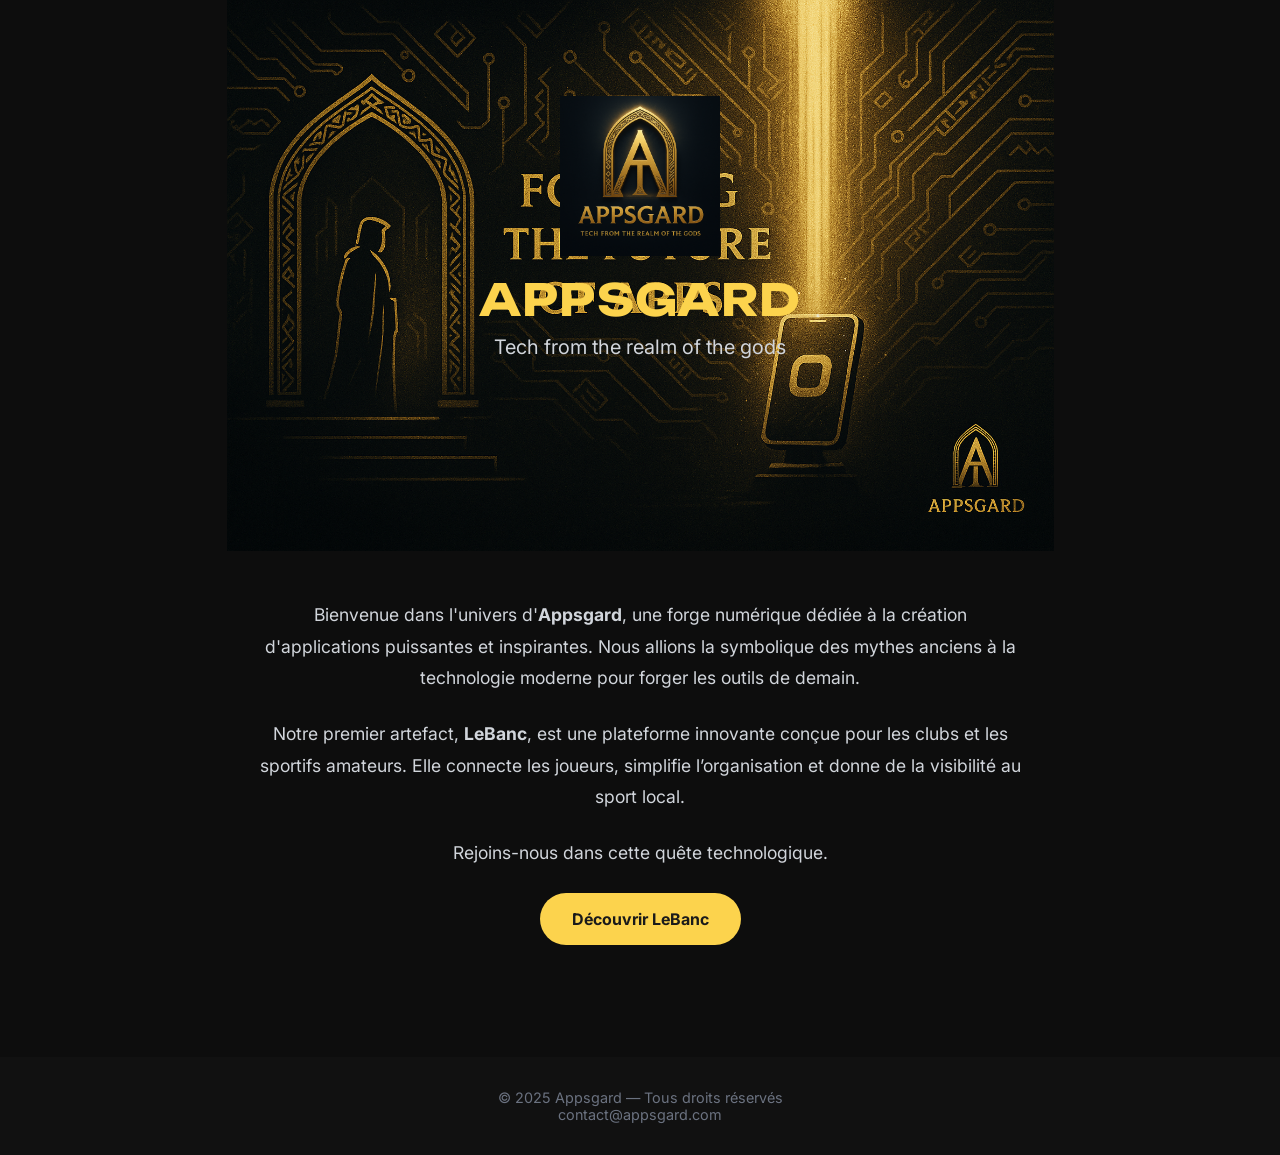
==== index.html @ 6131f435 "Update index.html" ====
<!DOCTYPE html>
<html lang="fr">
  <head>
    <meta charset="UTF-8" />
    <meta name="viewport" content="width=device-width, initial-scale=1.0" />
    <title>Appsgard</title>
    <link rel="icon" type="image/png" href="Logo_v4.png" />
    <link href="https://fonts.googleapis.com/css2?family=Unbounded:wght@700&family=Inter:wght@400;600&display=swap" rel="stylesheet">
    <style>
      * {
        margin: 0;
        padding: 0;
        box-sizing: border-box;
      }
      body {
        font-family: 'Inter', sans-serif;
        background-color: #0d0d0d;
        color: #fcd34d;
        text-align: center;
        padding: 0;
      }
      header {
        position: relative;
        background-image: url('Banniere_v1.png');
        background-size: contain;
        background-repeat: no-repeat;
        background-position: center top;
        padding: 6rem 1rem 10rem;
        display: flex;
        flex-direction: column;
        align-items: center;
        justify-content: flex-end;
      }
      header img {
        width: 160px;
        margin-bottom: 1rem;
      }
      h1 {
        font-family: 'Unbounded', sans-serif;
        font-size: 2.75rem;
        color: #fcd34d;
        margin-bottom: 0.5rem;
        letter-spacing: 0.03em;
        text-transform: uppercase;
      }
      h2 {
        font-size: 1.25rem;
        font-weight: 400;
        color: #d1d5db;
        margin-bottom: 2rem;
      }
      section {
        padding: 3rem 1rem;
        max-width: 800px;
        margin: 0 auto;
        animation: fadeIn 1s ease-in-out both;
      }
      p {
        font-size: 1.1rem;
        line-height: 1.8;
        color: #d1d5db;
        margin-bottom: 1.5rem;
      }
      .cta {
        background-color: #fcd34d;
        color: #1a1a1a;
        padding: 1rem 2rem;
        font-weight: bold;
        font-size: 1rem;
        border-radius: 9999px;
        text-decoration: none;
        display: inline-block;
        transition: background-color 0.2s;
      }
      .cta:hover {
        background-color: #fde68a;
      }
      footer {
        margin-top: 4rem;
        padding: 2rem;
        background-color: #111;
        color: #6b7280;
        font-size: 0.9rem;
        animation: fadeIn 1s ease-in-out both;
      }
      @keyframes fadeIn {
        0% {
          opacity: 0;
          transform: translateY(20px);
        }
        100% {
          opacity: 1;
          transform: translateY(0);
        }
      }
      @media (max-width: 600px) {
        header {
          padding: 4rem 1rem 6rem;
          background-size: cover;
        }
        header img {
          width: 100px;
        }
        h1 {
          font-size: 1.8rem;
        }
        h2 {
          font-size: 1rem;
        }
        section {
          padding: 2rem 1rem;
        }
      }
    </style>
  </head>
  <body>
    <header>
      <img src="Logo_v4.png" alt="Logo Appsgard" />
      <h1>Appsgard</h1>
      <h2>Tech from the realm of the gods</h2>
    </header>

    <section>
      <p>
        Bienvenue dans l'univers d'<strong>Appsgard</strong>, une forge numérique dédiée à la création d'applications puissantes et inspirantes. Nous allions la symbolique des mythes anciens à la technologie moderne pour forger les outils de demain.
      </p>
      <p>
        Notre premier artefact, <strong>LeBanc</strong>, est une plateforme innovante conçue pour les clubs et les sportifs amateurs. Elle connecte les joueurs, simplifie l’organisation et donne de la visibilité au sport local.
      </p>
      <p>
        Rejoins-nous dans cette quête technologique.
      </p>
      <a href="https://lebancapp.com" class="cta">Découvrir LeBanc</a>
    </section>

    <footer>
      © 2025 Appsgard — Tous droits réservés<br />
      contact@appsgard.com
    </footer>
  </body>
</html>
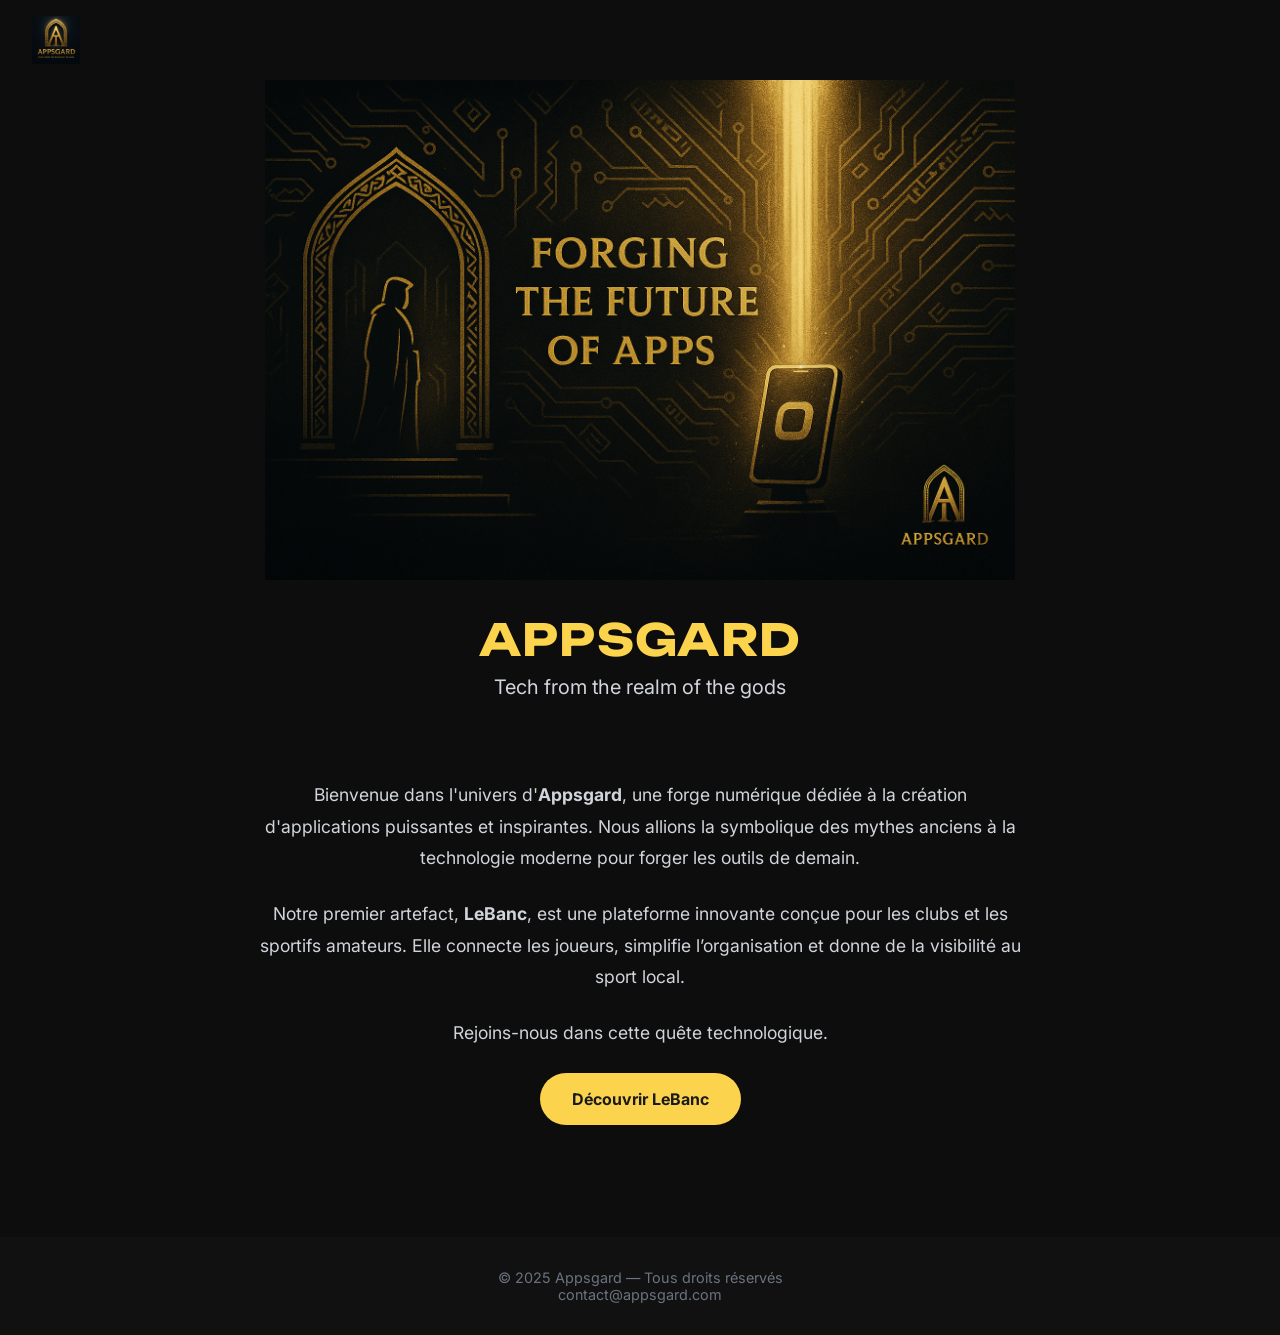
==== commit a7857cfd: "Update index.html" ====
--- a/index.html
+++ b/index.html
@@ -16,8 +16,18 @@
         font-family: 'Inter', sans-serif;
         background-color: #0d0d0d;
         color: #fcd34d;
-        text-align: center;
         padding: 0;
+      }
+      .topbar {
+        display: flex;
+        justify-content: space-between;
+        align-items: center;
+        padding: 1rem 2rem;
+        background-color: #0d0d0d;
+      }
+      .topbar img {
+        width: 48px;
+        height: auto;
       }
       header {
         position: relative;
@@ -25,15 +35,12 @@
         background-size: contain;
         background-repeat: no-repeat;
         background-position: center top;
-        padding: 6rem 1rem 10rem;
-        display: flex;
-        flex-direction: column;
-        align-items: center;
-        justify-content: flex-end;
+        height: 500px;
+        width: 100%;
       }
-      header img {
-        width: 160px;
-        margin-bottom: 1rem;
+      .intro {
+        text-align: center;
+        margin-top: 2rem;
       }
       h1 {
         font-family: 'Unbounded', sans-serif;
@@ -54,6 +61,7 @@
         max-width: 800px;
         margin: 0 auto;
         animation: fadeIn 1s ease-in-out both;
+        text-align: center;
       }
       p {
         font-size: 1.1rem;
@@ -82,6 +90,7 @@
         color: #6b7280;
         font-size: 0.9rem;
         animation: fadeIn 1s ease-in-out both;
+        text-align: center;
       }
       @keyframes fadeIn {
         0% {
@@ -94,12 +103,8 @@
         }
       }
       @media (max-width: 600px) {
-        header {
-          padding: 4rem 1rem 6rem;
-          background-size: cover;
-        }
-        header img {
-          width: 100px;
+        .topbar img {
+          width: 36px;
         }
         h1 {
           font-size: 1.8rem;
@@ -114,11 +119,16 @@
     </style>
   </head>
   <body>
-    <header>
+    <div class="topbar">
       <img src="Logo_v4.png" alt="Logo Appsgard" />
+    </div>
+
+    <header></header>
+
+    <div class="intro">
       <h1>Appsgard</h1>
       <h2>Tech from the realm of the gods</h2>
-    </header>
+    </div>
 
     <section>
       <p>
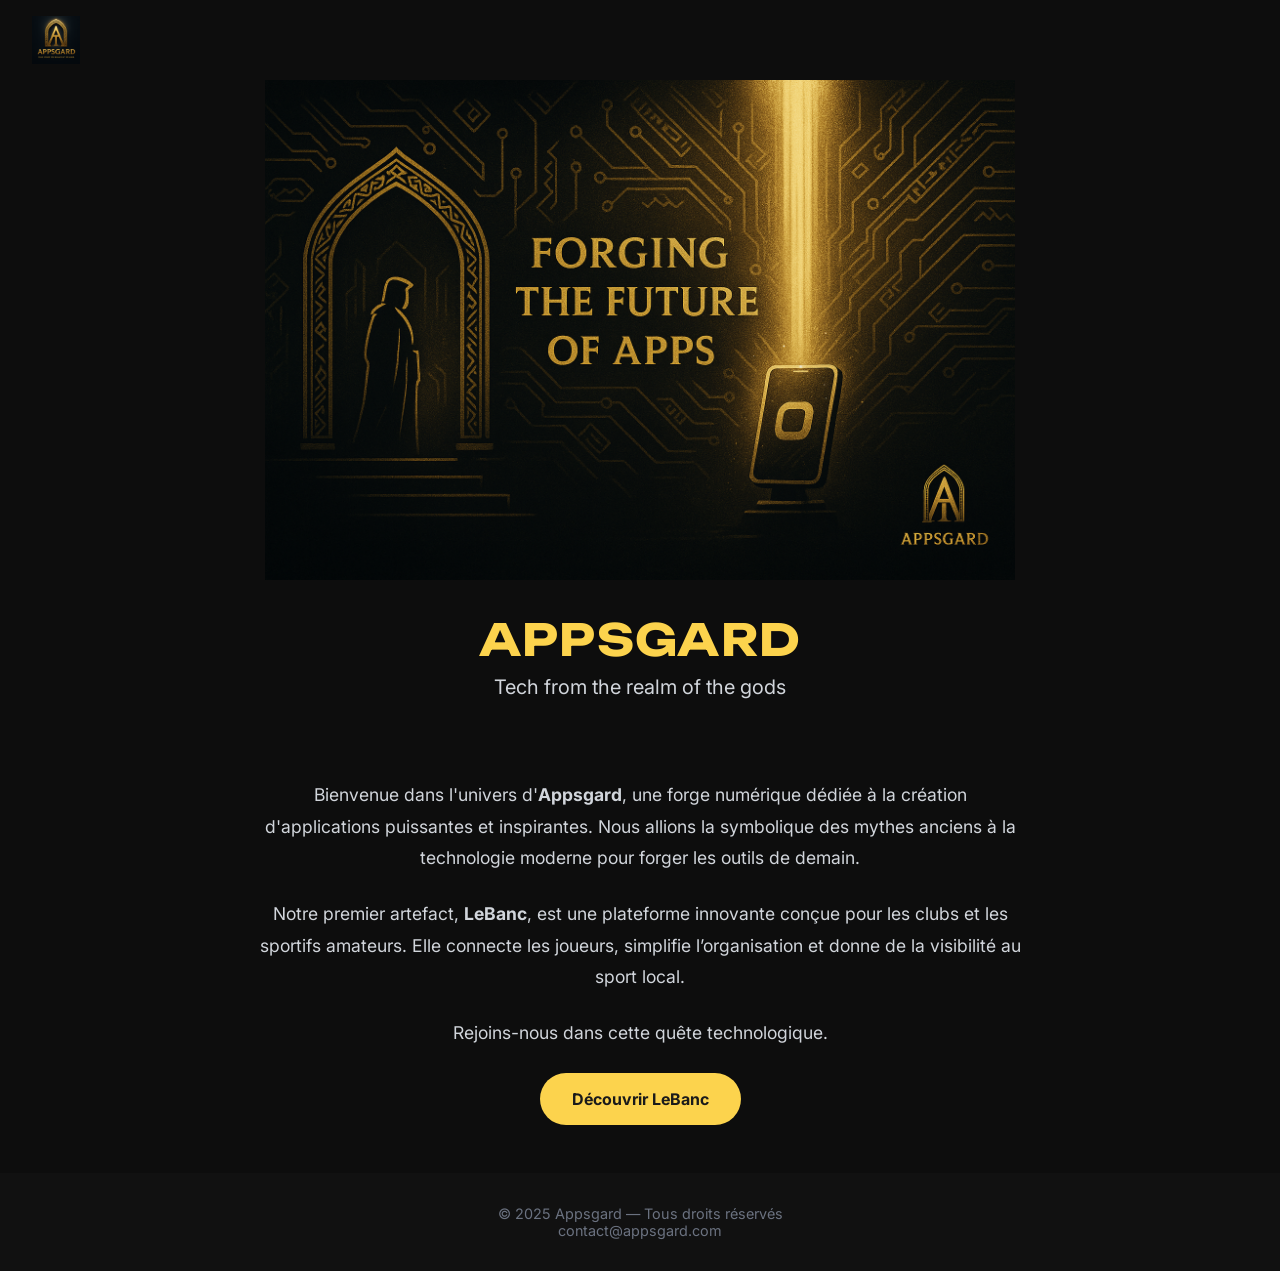
==== commit 766f8c0c: "Update index.html" ====
--- a/index.html
+++ b/index.html
@@ -17,6 +17,12 @@
         background-color: #0d0d0d;
         color: #fcd34d;
         padding: 0;
+        display: flex;
+        flex-direction: column;
+        min-height: 100vh;
+      }
+      main {
+        flex: 1;
       }
       .topbar {
         display: flex;
@@ -84,12 +90,10 @@
         background-color: #fde68a;
       }
       footer {
-        margin-top: 4rem;
         padding: 2rem;
         background-color: #111;
         color: #6b7280;
         font-size: 0.9rem;
-        animation: fadeIn 1s ease-in-out both;
         text-align: center;
       }
       @keyframes fadeIn {
@@ -119,29 +123,31 @@
     </style>
   </head>
   <body>
-    <div class="topbar">
-      <img src="Logo_v4.png" alt="Logo Appsgard" />
-    </div>
+    <main>
+      <div class="topbar">
+        <img src="Logo_v4.png" alt="Logo Appsgard" />
+      </div>
 
-    <header></header>
+      <header></header>
 
-    <div class="intro">
-      <h1>Appsgard</h1>
-      <h2>Tech from the realm of the gods</h2>
-    </div>
+      <div class="intro">
+        <h1>Appsgard</h1>
+        <h2>Tech from the realm of the gods</h2>
+      </div>
 
-    <section>
-      <p>
-        Bienvenue dans l'univers d'<strong>Appsgard</strong>, une forge numérique dédiée à la création d'applications puissantes et inspirantes. Nous allions la symbolique des mythes anciens à la technologie moderne pour forger les outils de demain.
-      </p>
-      <p>
-        Notre premier artefact, <strong>LeBanc</strong>, est une plateforme innovante conçue pour les clubs et les sportifs amateurs. Elle connecte les joueurs, simplifie l’organisation et donne de la visibilité au sport local.
-      </p>
-      <p>
-        Rejoins-nous dans cette quête technologique.
-      </p>
-      <a href="https://lebancapp.com" class="cta">Découvrir LeBanc</a>
-    </section>
+      <section>
+        <p>
+          Bienvenue dans l'univers d'<strong>Appsgard</strong>, une forge numérique dédiée à la création d'applications puissantes et inspirantes. Nous allions la symbolique des mythes anciens à la technologie moderne pour forger les outils de demain.
+        </p>
+        <p>
+          Notre premier artefact, <strong>LeBanc</strong>, est une plateforme innovante conçue pour les clubs et les sportifs amateurs. Elle connecte les joueurs, simplifie l’organisation et donne de la visibilité au sport local.
+        </p>
+        <p>
+          Rejoins-nous dans cette quête technologique.
+        </p>
+        <a href="https://lebancapp.com" class="cta">Découvrir LeBanc</a>
+      </section>
+    </main>
 
     <footer>
       © 2025 Appsgard — Tous droits réservés<br />
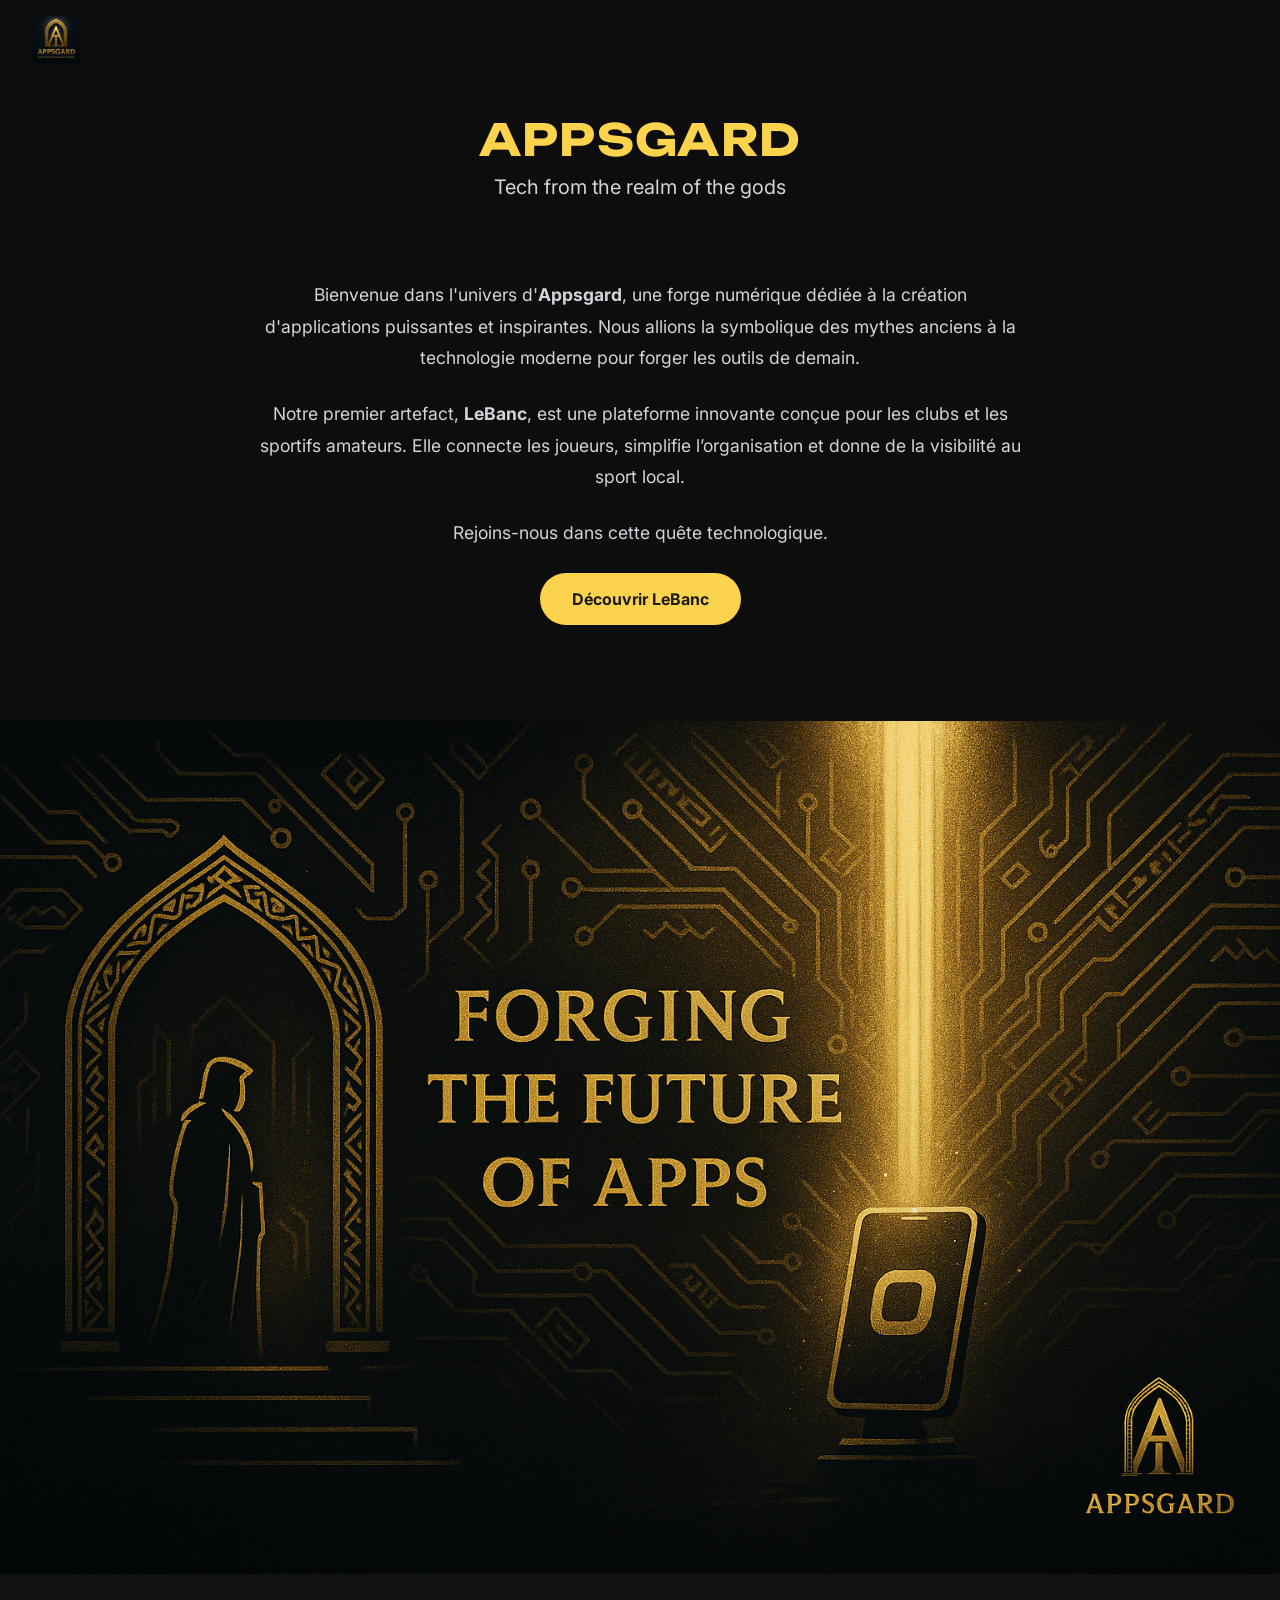
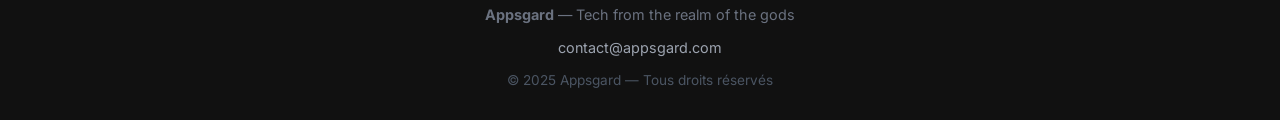
==== commit d3f15a6a: "Update index.html" ====
--- a/index.html
+++ b/index.html
@@ -35,18 +35,9 @@
         width: 48px;
         height: auto;
       }
-      header {
-        position: relative;
-        background-image: url('Banniere_v1.png');
-        background-size: contain;
-        background-repeat: no-repeat;
-        background-position: center top;
-        height: 500px;
-        width: 100%;
-      }
       .intro {
         text-align: center;
-        margin-top: 2rem;
+        margin: 2rem 1rem;
       }
       h1 {
         font-family: 'Unbounded', sans-serif;
@@ -68,6 +59,13 @@
         margin: 0 auto;
         animation: fadeIn 1s ease-in-out both;
         text-align: center;
+      }
+      .banner {
+        width: 100%;
+        display: block;
+        max-width: 100%;
+        height: auto;
+        margin-top: 3rem;
       }
       p {
         font-size: 1.1rem;
@@ -128,8 +126,6 @@
         <img src="Logo_v4.png" alt="Logo Appsgard" />
       </div>
 
-      <header></header>
-
       <div class="intro">
         <h1>Appsgard</h1>
         <h2>Tech from the realm of the gods</h2>
@@ -147,11 +143,20 @@
         </p>
         <a href="https://lebancapp.com" class="cta">Découvrir LeBanc</a>
       </section>
+
+      <img src="Banniere_v1.png" alt="Bannière Appsgard" class="banner" />
     </main>
 
     <footer>
-      © 2025 Appsgard — Tous droits réservés<br />
-      contact@appsgard.com
+      <div style="margin-bottom: 1rem;">
+        <strong>Appsgard</strong> — Tech from the realm of the gods
+      </div>
+      <div>
+        <a href="mailto:contact@appsgard.com" style="color: #9ca3af; text-decoration: none;">contact@appsgard.com</a>
+      </div>
+      <div style="margin-top: 1rem; font-size: 0.85rem; color: #4b5563;">
+        © 2025 Appsgard — Tous droits réservés
+      </div>
     </footer>
   </body>
 </html>
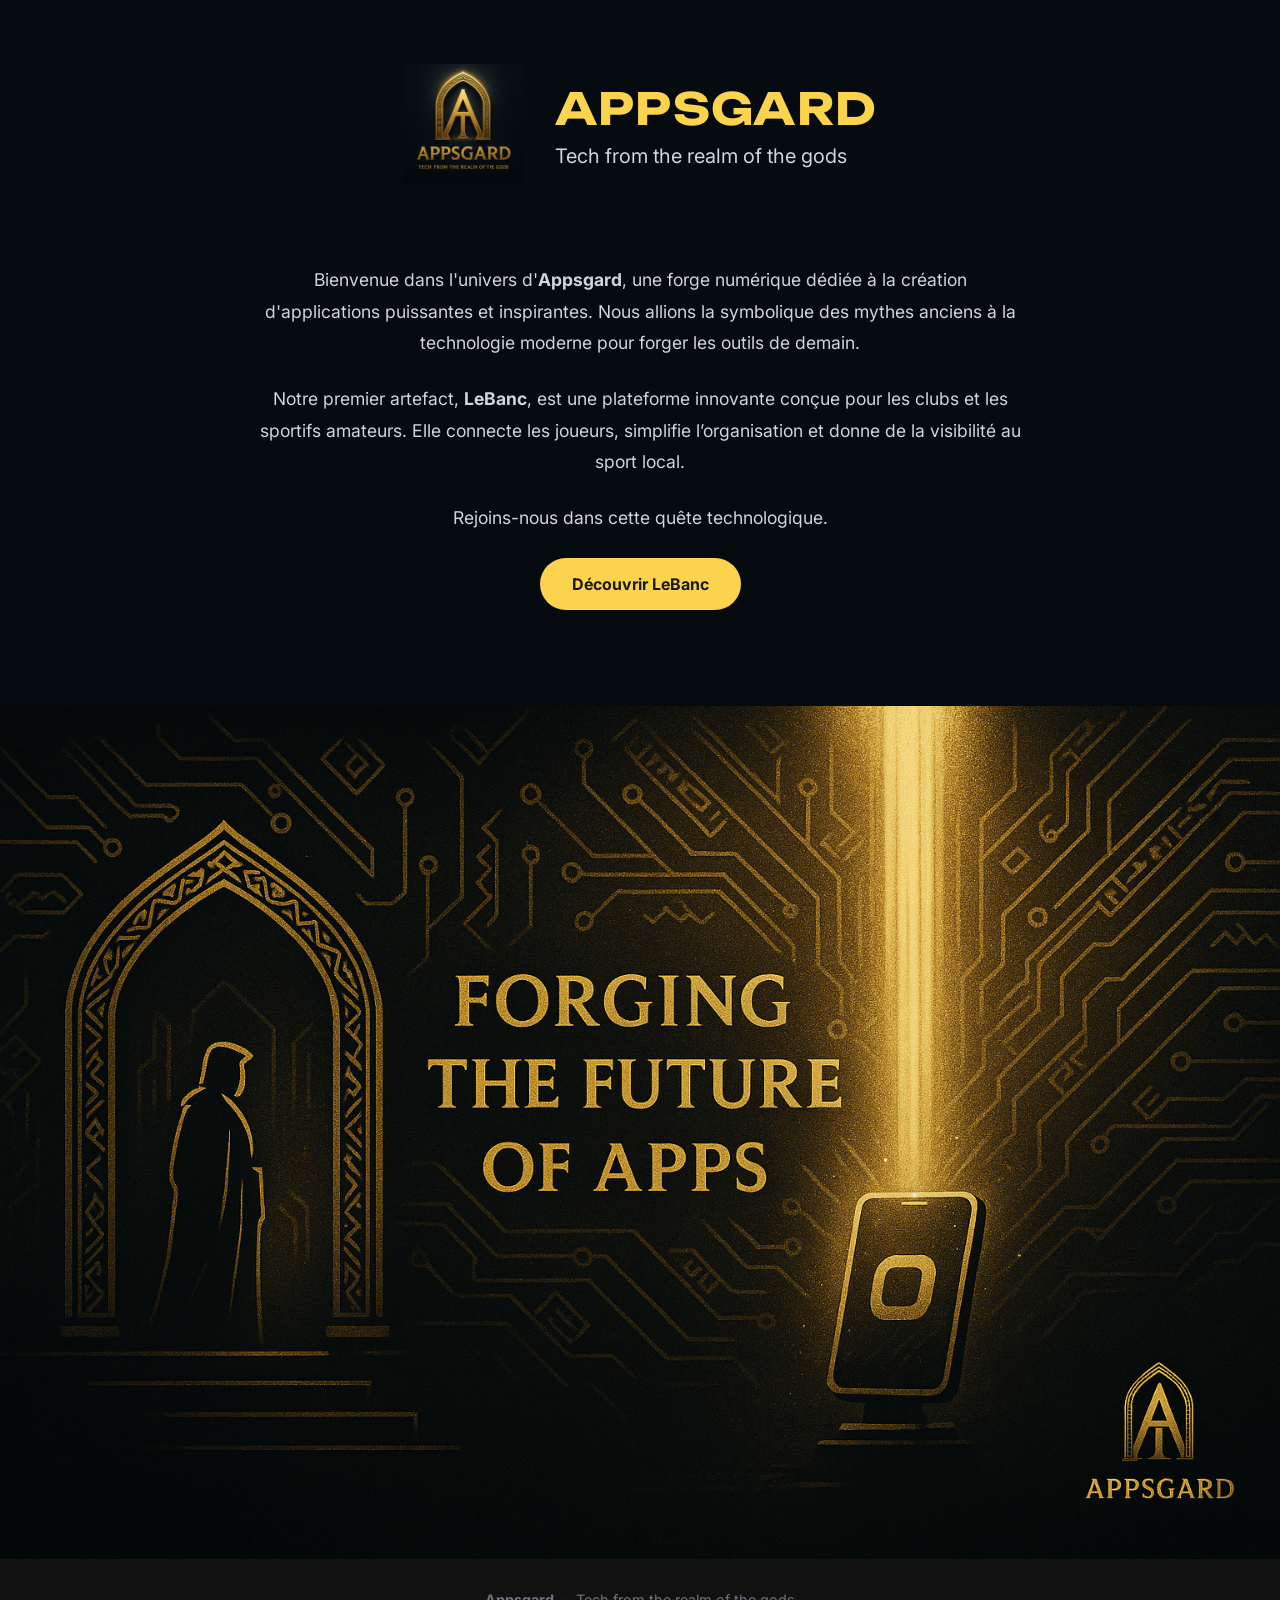
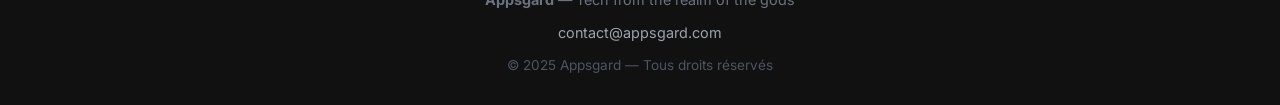
==== commit 9d8086c7: "Update index.html" ====
--- a/index.html
+++ b/index.html
@@ -14,7 +14,7 @@
       }
       body {
         font-family: 'Inter', sans-serif;
-        background-color: #0d0d0d;
+        background: linear-gradient(to bottom, #050b10, #040909);
         color: #fcd34d;
         padding: 0;
         display: flex;
@@ -24,34 +24,31 @@
       main {
         flex: 1;
       }
-      .topbar {
+      .header-container {
         display: flex;
-        justify-content: space-between;
+        justify-content: center;
         align-items: center;
-        padding: 1rem 2rem;
-        background-color: #0d0d0d;
+        gap: 2rem;
+        padding: 4rem 2rem 2rem;
+        flex-wrap: wrap;
+        text-align: left;
       }
-      .topbar img {
-        width: 48px;
+      .header-logo {
+        width: 120px;
         height: auto;
       }
-      .intro {
-        text-align: center;
-        margin: 2rem 1rem;
-      }
-      h1 {
+      .header-text h1 {
         font-family: 'Unbounded', sans-serif;
         font-size: 2.75rem;
         color: #fcd34d;
-        margin-bottom: 0.5rem;
         letter-spacing: 0.03em;
         text-transform: uppercase;
+        margin-bottom: 0.5rem;
       }
-      h2 {
+      .header-text h2 {
         font-size: 1.25rem;
         font-weight: 400;
         color: #d1d5db;
-        margin-bottom: 2rem;
       }
       section {
         padding: 3rem 1rem;
@@ -105,13 +102,18 @@
         }
       }
       @media (max-width: 600px) {
-        .topbar img {
-          width: 36px;
+        .header-container {
+          flex-direction: column;
+          align-items: center;
+          text-align: center;
         }
-        h1 {
+        .header-logo {
+          width: 100px;
+        }
+        .header-text h1 {
           font-size: 1.8rem;
         }
-        h2 {
+        .header-text h2 {
           font-size: 1rem;
         }
         section {
@@ -122,13 +124,12 @@
   </head>
   <body>
     <main>
-      <div class="topbar">
-        <img src="Logo_v4.png" alt="Logo Appsgard" />
-      </div>
-
-      <div class="intro">
-        <h1>Appsgard</h1>
-        <h2>Tech from the realm of the gods</h2>
+      <div class="header-container">
+        <img src="Logo_v4.png" alt="Logo Appsgard" class="header-logo" />
+        <div class="header-text">
+          <h1>Appsgard</h1>
+          <h2>Tech from the realm of the gods</h2>
+        </div>
       </div>
 
       <section>
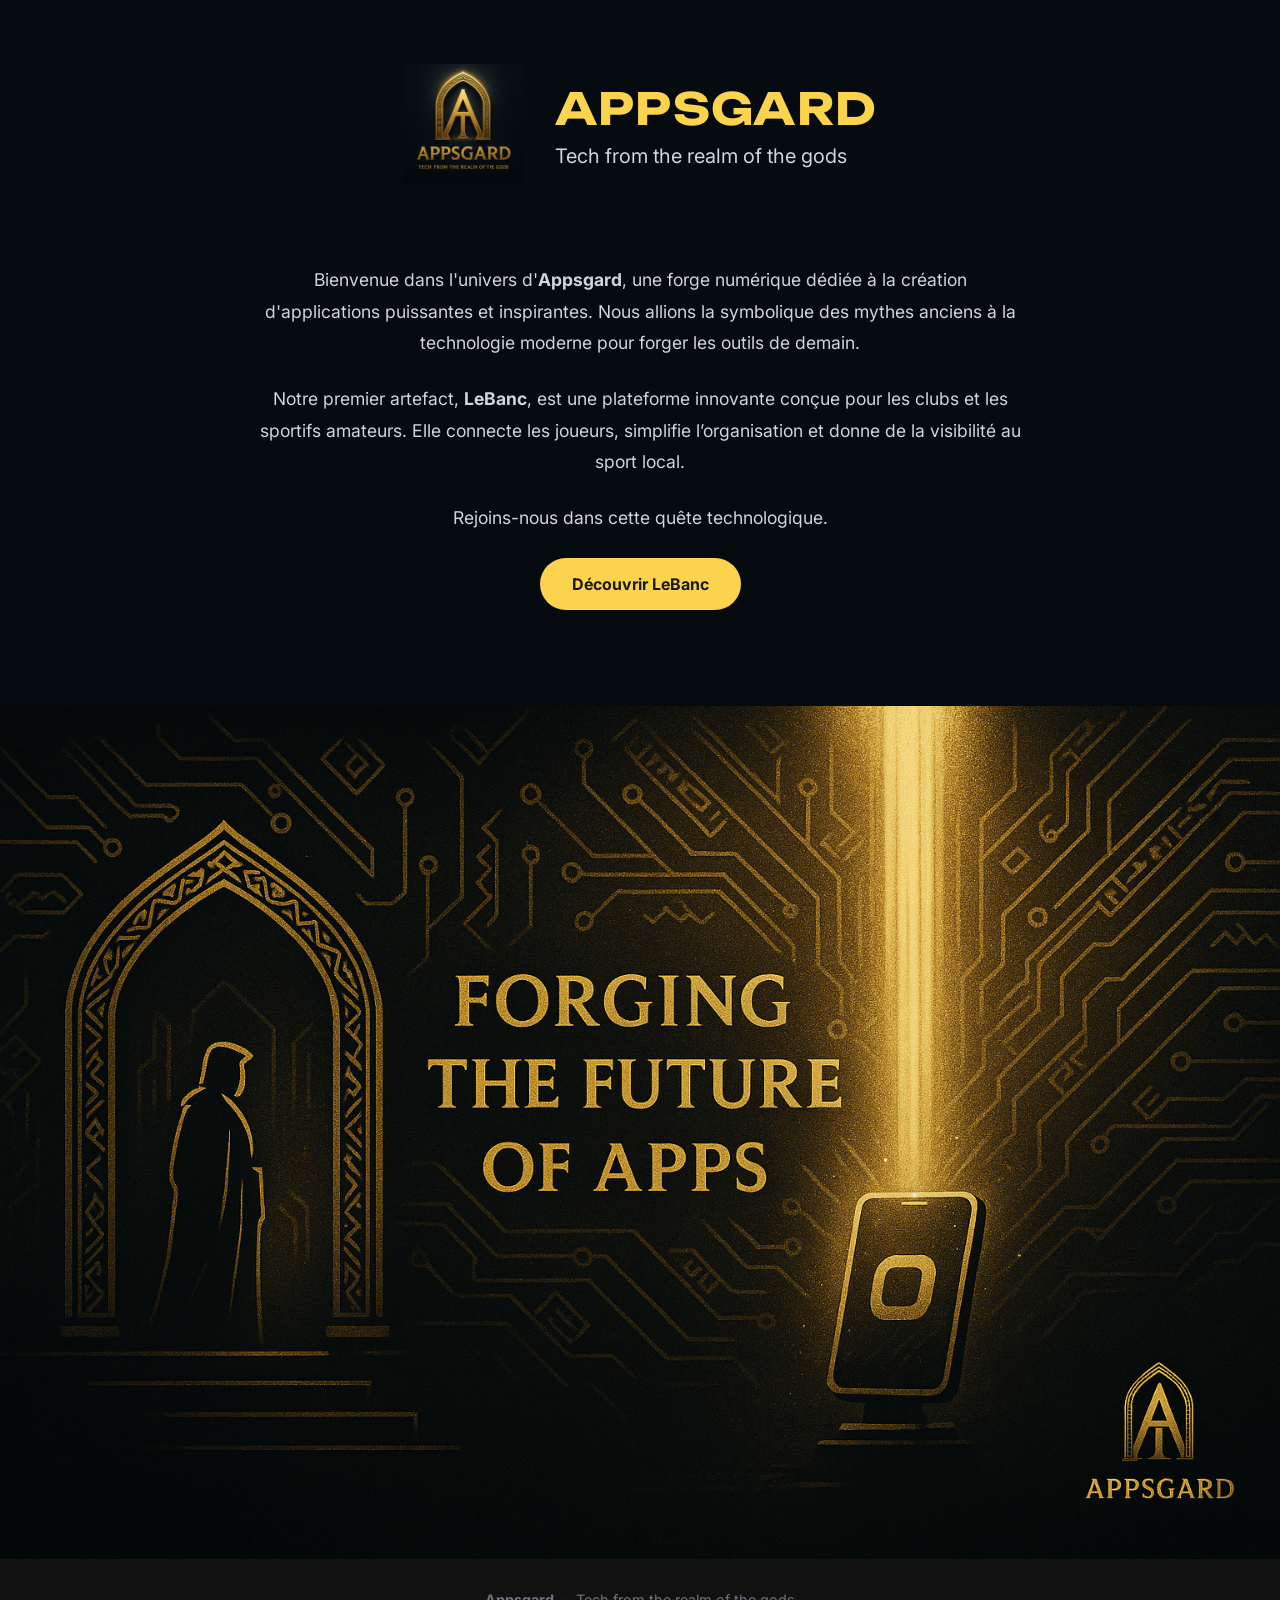
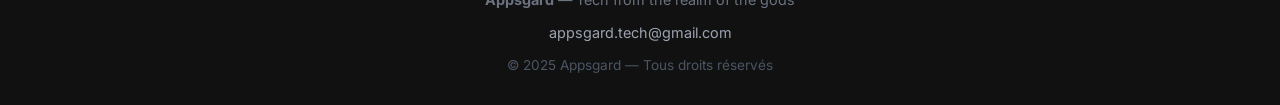
==== commit 54dd8708: "Update index.html" ====
--- a/index.html
+++ b/index.html
@@ -153,7 +153,7 @@
         <strong>Appsgard</strong> — Tech from the realm of the gods
       </div>
       <div>
-        <a href="mailto:contact@appsgard.com" style="color: #9ca3af; text-decoration: none;">contact@appsgard.com</a>
+        <a href="mailto:appsgard.tech@gmail.com" style="color: #9ca3af; text-decoration: none;">appsgard.tech@gmail.com</a>
       </div>
       <div style="margin-top: 1rem; font-size: 0.85rem; color: #4b5563;">
         © 2025 Appsgard — Tous droits réservés
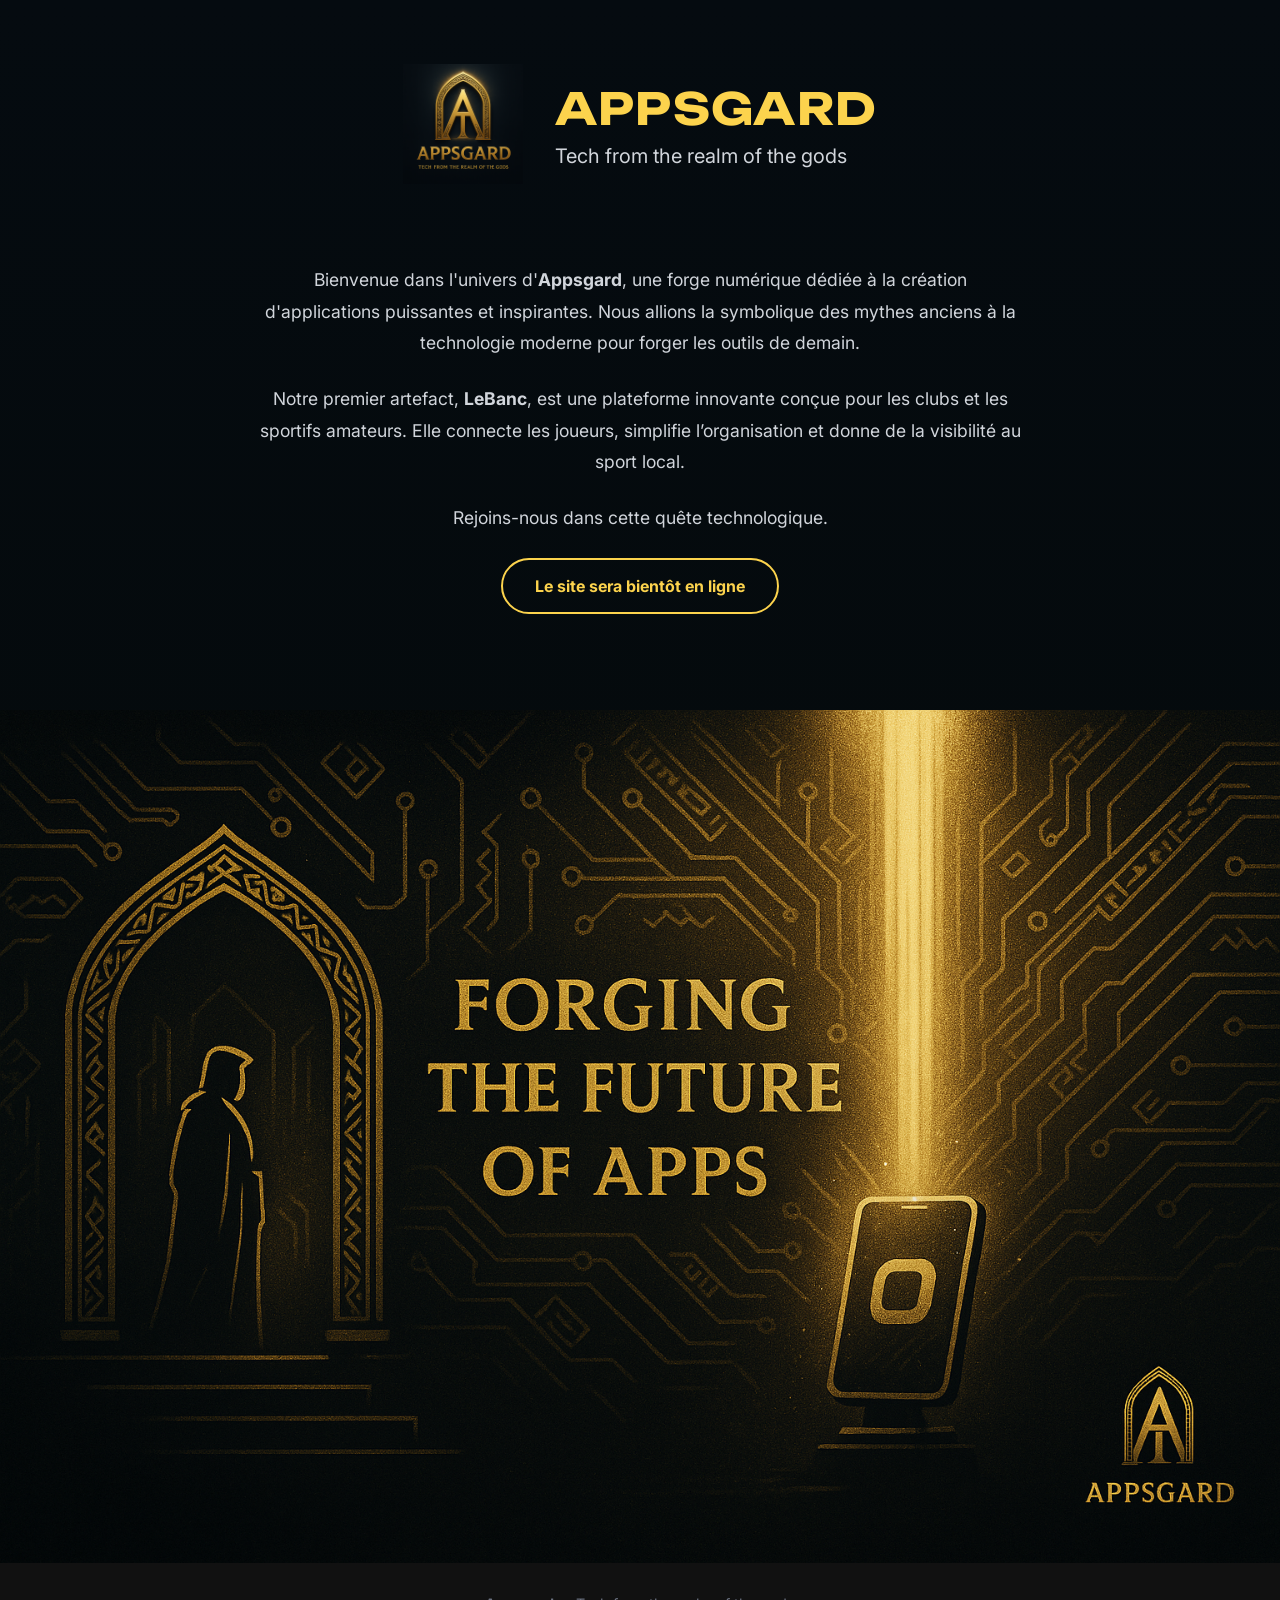
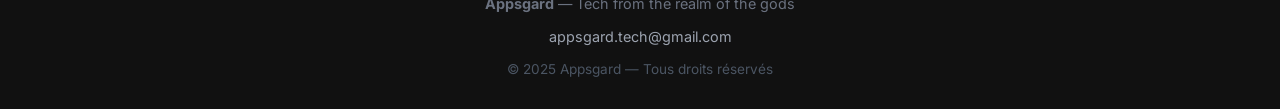
==== commit ec6ecf10: "Update index.html" ====
--- a/index.html
+++ b/index.html
@@ -71,18 +71,20 @@
         margin-bottom: 1.5rem;
       }
       .cta {
-        background-color: #fcd34d;
-        color: #1a1a1a;
+        background-color: transparent;
+        border: 2px solid #fcd34d;
+        color: #fcd34d;
         padding: 1rem 2rem;
         font-weight: bold;
         font-size: 1rem;
         border-radius: 9999px;
         text-decoration: none;
         display: inline-block;
-        transition: background-color 0.2s;
+        transition: all 0.3s ease;
       }
       .cta:hover {
-        background-color: #fde68a;
+        background-color: #fcd34d;
+        color: #1a1a1a;
       }
       footer {
         padding: 2rem;
@@ -142,7 +144,7 @@
         <p>
           Rejoins-nous dans cette quête technologique.
         </p>
-        <a href="https://lebancapp.com" class="cta">Découvrir LeBanc</a>
+        <a href="#" class="cta">Le site sera bientôt en ligne</a>
       </section>
 
       <img src="Banniere_v1.png" alt="Bannière Appsgard" class="banner" />
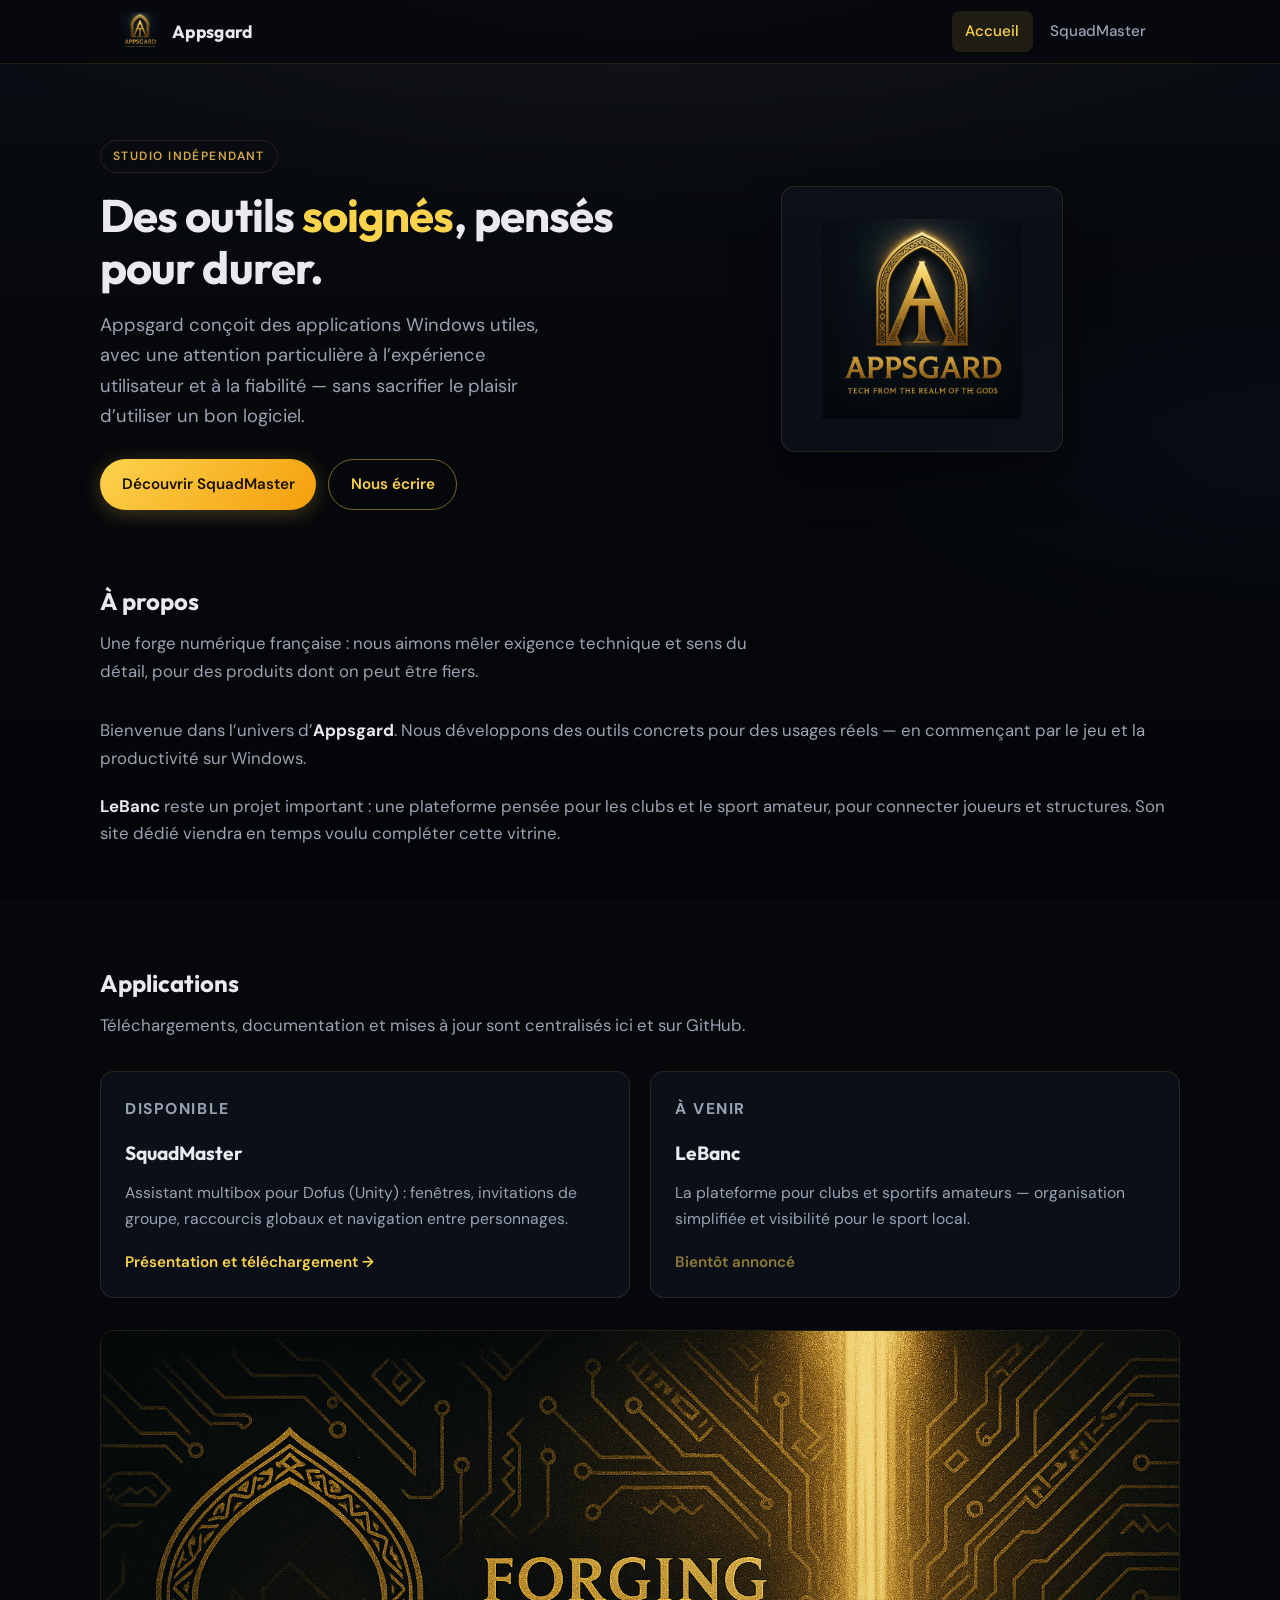
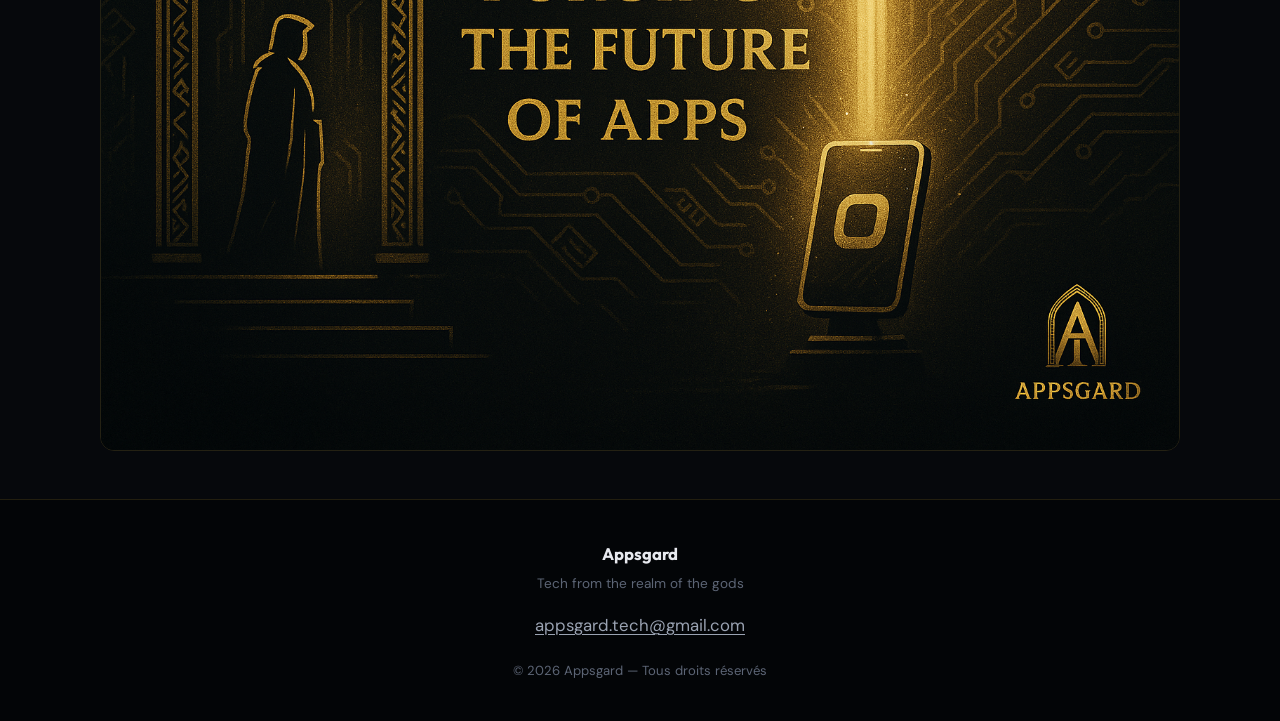
==== commit f7ee5d74: "Site: refonte vitrine, page SquadMaster et liens release GitHub. Co-authored-by: Cursor <cursoragent" ====
--- a/index.html
+++ b/index.html
@@ -3,163 +3,119 @@
   <head>
     <meta charset="UTF-8" />
     <meta name="viewport" content="width=device-width, initial-scale=1.0" />
-    <title>Appsgard</title>
+    <meta
+      name="description"
+      content="Appsgard — applications utiles et soignées. Découvrez SquadMaster et nos projets à venir."
+    />
+    <title>Appsgard — Tech from the realm of the gods</title>
     <link rel="icon" type="image/png" href="Logo_v4.png" />
-    <link href="https://fonts.googleapis.com/css2?family=Unbounded:wght@700&family=Inter:wght@400;600&display=swap" rel="stylesheet">
-    <style>
-      * {
-        margin: 0;
-        padding: 0;
-        box-sizing: border-box;
-      }
-      body {
-        font-family: 'Inter', sans-serif;
-        background: linear-gradient(to bottom, #050b10, #040909);
-        color: #fcd34d;
-        padding: 0;
-        display: flex;
-        flex-direction: column;
-        min-height: 100vh;
-      }
-      main {
-        flex: 1;
-      }
-      .header-container {
-        display: flex;
-        justify-content: center;
-        align-items: center;
-        gap: 2rem;
-        padding: 4rem 2rem 2rem;
-        flex-wrap: wrap;
-        text-align: left;
-      }
-      .header-logo {
-        width: 120px;
-        height: auto;
-      }
-      .header-text h1 {
-        font-family: 'Unbounded', sans-serif;
-        font-size: 2.75rem;
-        color: #fcd34d;
-        letter-spacing: 0.03em;
-        text-transform: uppercase;
-        margin-bottom: 0.5rem;
-      }
-      .header-text h2 {
-        font-size: 1.25rem;
-        font-weight: 400;
-        color: #d1d5db;
-      }
-      section {
-        padding: 3rem 1rem;
-        max-width: 800px;
-        margin: 0 auto;
-        animation: fadeIn 1s ease-in-out both;
-        text-align: center;
-      }
-      .banner {
-        width: 100%;
-        display: block;
-        max-width: 100%;
-        height: auto;
-        margin-top: 3rem;
-      }
-      p {
-        font-size: 1.1rem;
-        line-height: 1.8;
-        color: #d1d5db;
-        margin-bottom: 1.5rem;
-      }
-      .cta {
-        background-color: transparent;
-        border: 2px solid #fcd34d;
-        color: #fcd34d;
-        padding: 1rem 2rem;
-        font-weight: bold;
-        font-size: 1rem;
-        border-radius: 9999px;
-        text-decoration: none;
-        display: inline-block;
-        transition: all 0.3s ease;
-      }
-      .cta:hover {
-        background-color: #fcd34d;
-        color: #1a1a1a;
-      }
-      footer {
-        padding: 2rem;
-        background-color: #111;
-        color: #6b7280;
-        font-size: 0.9rem;
-        text-align: center;
-      }
-      @keyframes fadeIn {
-        0% {
-          opacity: 0;
-          transform: translateY(20px);
-        }
-        100% {
-          opacity: 1;
-          transform: translateY(0);
-        }
-      }
-      @media (max-width: 600px) {
-        .header-container {
-          flex-direction: column;
-          align-items: center;
-          text-align: center;
-        }
-        .header-logo {
-          width: 100px;
-        }
-        .header-text h1 {
-          font-size: 1.8rem;
-        }
-        .header-text h2 {
-          font-size: 1rem;
-        }
-        section {
-          padding: 2rem 1rem;
-        }
-      }
-    </style>
+    <link rel="preconnect" href="https://fonts.googleapis.com" />
+    <link rel="preconnect" href="https://fonts.gstatic.com" crossorigin />
+    <link
+      href="https://fonts.googleapis.com/css2?family=DM+Sans:ital,opsz,wght@0,9..40,400;0,9..40,500;0,9..40,600;0,9..40,700;1,9..40,400&family=Outfit:wght@600;700&display=swap"
+      rel="stylesheet"
+    />
+    <link rel="stylesheet" href="css/styles.css" />
   </head>
   <body>
+    <header class="site-header">
+      <div class="site-header__inner">
+        <a class="brand" href="index.html">
+          <img src="Logo_v4.png" alt="" width="40" height="40" />
+          Appsgard
+        </a>
+        <nav class="nav-links" aria-label="Navigation principale">
+          <a href="index.html" aria-current="page">Accueil</a>
+          <a href="squadmaster.html">SquadMaster</a>
+        </nav>
+      </div>
+    </header>
+
     <main>
-      <div class="header-container">
-        <img src="Logo_v4.png" alt="Logo Appsgard" class="header-logo" />
-        <div class="header-text">
-          <h1>Appsgard</h1>
-          <h2>Tech from the realm of the gods</h2>
+      <section class="hero wrap">
+        <div class="hero__grid">
+          <div>
+            <p class="hero__badge">Studio indépendant</p>
+            <h1>Des outils <span>soignés</span>, pensés pour durer.</h1>
+            <p class="hero__lead">
+              Appsgard conçoit des applications Windows utiles, avec une attention particulière à
+              l’expérience utilisateur et à la fiabilité — sans sacrifier le plaisir d’utiliser un
+              bon logiciel.
+            </p>
+            <div class="hero__actions">
+              <a class="btn btn--primary" href="squadmaster.html">Découvrir SquadMaster</a>
+              <a class="btn btn--ghost" href="mailto:appsgard.tech@gmail.com">Nous écrire</a>
+            </div>
+          </div>
+          <div class="hero__visual">
+            <div class="hero__logo-card">
+              <img src="Logo_v4.png" alt="Logo Appsgard" width="200" height="200" />
+            </div>
+          </div>
         </div>
-      </div>
-
-      <section>
-        <p>
-          Bienvenue dans l'univers d'<strong>Appsgard</strong>, une forge numérique dédiée à la création d'applications puissantes et inspirantes. Nous allions la symbolique des mythes anciens à la technologie moderne pour forger les outils de demain.
-        </p>
-        <p>
-          Notre premier artefact, <strong>LeBanc</strong>, est une plateforme innovante conçue pour les clubs et les sportifs amateurs. Elle connecte les joueurs, simplifie l’organisation et donne de la visibilité au sport local.
-        </p>
-        <p>
-          Rejoins-nous dans cette quête technologique.
-        </p>
-        <a href="#" class="cta">Le site sera bientôt en ligne</a>
       </section>
 
-      <img src="Banniere_v1.png" alt="Bannière Appsgard" class="banner" />
+      <section class="section section--tight wrap">
+        <h2 class="section__title">À propos</h2>
+        <p class="section__subtitle">
+          Une forge numérique française : nous aimons mêler exigence technique et sens du détail,
+          pour des produits dont on peut être fiers.
+        </p>
+        <div class="prose">
+          <p>
+            Bienvenue dans l’univers d’<strong>Appsgard</strong>. Nous développons des outils
+            concrets pour des usages réels — en commençant par le jeu et la productivité sur
+            Windows.
+          </p>
+          <p>
+            <strong>LeBanc</strong> reste un projet important : une plateforme pensée pour les clubs
+            et le sport amateur, pour connecter joueurs et structures. Son site dédié viendra en
+            temps voulu compléter cette vitrine.
+          </p>
+        </div>
+      </section>
+
+      <section class="section wrap">
+        <h2 class="section__title">Applications</h2>
+        <p class="section__subtitle">
+          Téléchargements, documentation et mises à jour sont centralisés ici et sur GitHub.
+        </p>
+        <div class="cards cards--2">
+          <article class="card">
+            <p class="card__tag">Disponible</p>
+            <h3>SquadMaster</h3>
+            <p>
+              Assistant multibox pour Dofus (Unity) : fenêtres, invitations de groupe, raccourcis
+              globaux et navigation entre personnages.
+            </p>
+            <a class="card__link" href="squadmaster.html">Présentation et téléchargement →</a>
+          </article>
+          <article class="card">
+            <p class="card__tag">À venir</p>
+            <h3>LeBanc</h3>
+            <p>
+              La plateforme pour clubs et sportifs amateurs — organisation simplifiée et visibilité
+              pour le sport local.
+            </p>
+            <span class="card__link" style="opacity: 0.55; cursor: default">Bientôt annoncé</span>
+          </article>
+        </div>
+        <img
+          class="banner-full"
+          src="Banniere_v1.png"
+          alt="Bannière visuelle Appsgard"
+          width="1200"
+          height="400"
+          loading="lazy"
+        />
+      </section>
     </main>
 
-    <footer>
-      <div style="margin-bottom: 1rem;">
-        <strong>Appsgard</strong> — Tech from the realm of the gods
-      </div>
-      <div>
-        <a href="mailto:appsgard.tech@gmail.com" style="color: #9ca3af; text-decoration: none;">appsgard.tech@gmail.com</a>
-      </div>
-      <div style="margin-top: 1rem; font-size: 0.85rem; color: #4b5563;">
-        © 2025 Appsgard — Tous droits réservés
-      </div>
+    <footer class="site-footer">
+      <div class="site-footer__brand">Appsgard</div>
+      <div class="site-footer__tag">Tech from the realm of the gods</div>
+      <a href="mailto:appsgard.tech@gmail.com">appsgard.tech@gmail.com</a>
+      <div class="site-footer__copy">© 2026 Appsgard — Tous droits réservés</div>
     </footer>
   </body>
 </html>
--- a/css/styles.css
+++ b/css/styles.css
@@ -0,0 +1,528 @@
+/* Appsgard — styles partagés */
+:root {
+  --bg-deep: #06080c;
+  --bg-card: rgba(15, 20, 30, 0.72);
+  --bg-elevated: rgba(22, 28, 42, 0.85);
+  --border: rgba(252, 211, 77, 0.12);
+  --accent: #fcd34d;
+  --accent-dim: #d4a84a;
+  --text: #e8eaef;
+  --text-muted: #9aa3b2;
+  --text-faint: #5c6575;
+  --radius: 14px;
+  --radius-sm: 10px;
+  --font-sans: "DM Sans", system-ui, sans-serif;
+  --font-display: "Outfit", var(--font-sans);
+  --shadow: 0 24px 48px rgba(0, 0, 0, 0.45);
+  --max: 1080px;
+  --nav-h: 64px;
+}
+
+*,
+*::before,
+*::after {
+  box-sizing: border-box;
+}
+
+html {
+  scroll-behavior: smooth;
+}
+
+body {
+  margin: 0;
+  min-height: 100vh;
+  font-family: var(--font-sans);
+  font-size: 1.05rem;
+  line-height: 1.65;
+  color: var(--text);
+  background: var(--bg-deep);
+  display: flex;
+  flex-direction: column;
+}
+
+/* Fond subtil */
+body::before {
+  content: "";
+  position: fixed;
+  inset: 0;
+  pointer-events: none;
+  z-index: -1;
+  background:
+    radial-gradient(ellipse 120% 80% at 50% -20%, rgba(252, 211, 77, 0.08), transparent 55%),
+    radial-gradient(ellipse 80% 50% at 100% 50%, rgba(59, 130, 246, 0.04), transparent 45%),
+    linear-gradient(180deg, #0a0d14 0%, var(--bg-deep) 35%, #040508 100%);
+}
+
+a {
+  color: var(--accent);
+  text-decoration-thickness: 1px;
+  text-underline-offset: 3px;
+}
+
+a:hover {
+  color: #fde68a;
+}
+
+.site-header {
+  position: sticky;
+  top: 0;
+  z-index: 50;
+  height: var(--nav-h);
+  border-bottom: 1px solid var(--border);
+  background: rgba(6, 8, 12, 0.85);
+  backdrop-filter: blur(12px);
+}
+
+.site-header__inner {
+  max-width: var(--max);
+  margin: 0 auto;
+  padding: 0 1.25rem;
+  height: 100%;
+  display: flex;
+  align-items: center;
+  justify-content: space-between;
+  gap: 1rem;
+}
+
+.brand {
+  display: flex;
+  align-items: center;
+  gap: 0.75rem;
+  color: var(--text);
+  text-decoration: none;
+  font-family: var(--font-display);
+  font-weight: 700;
+  font-size: 1.1rem;
+  letter-spacing: 0.02em;
+}
+
+.brand:hover {
+  color: var(--accent);
+}
+
+.brand img {
+  width: 40px;
+  height: 40px;
+  object-fit: contain;
+}
+
+.nav-links {
+  display: flex;
+  align-items: center;
+  gap: 0.25rem;
+}
+
+.nav-links a {
+  color: var(--text-muted);
+  text-decoration: none;
+  padding: 0.5rem 0.85rem;
+  border-radius: 8px;
+  font-size: 0.95rem;
+  font-weight: 500;
+  transition: color 0.2s, background 0.2s;
+}
+
+.nav-links a:hover {
+  color: var(--text);
+  background: rgba(252, 211, 77, 0.06);
+}
+
+.nav-links a[aria-current="page"] {
+  color: var(--accent);
+  background: rgba(252, 211, 77, 0.1);
+}
+
+main {
+  flex: 1;
+}
+
+.wrap {
+  max-width: var(--max);
+  margin: 0 auto;
+  padding: 0 1.25rem;
+}
+
+.hero {
+  padding: 3rem 0 3.5rem;
+}
+
+@media (min-width: 768px) {
+  .hero {
+    padding: 4rem 0 4.5rem;
+  }
+}
+
+.hero__grid {
+  display: grid;
+  gap: 2.5rem;
+  align-items: center;
+}
+
+@media (min-width: 900px) {
+  .hero__grid {
+    grid-template-columns: 1fr 1fr;
+    gap: 3rem;
+  }
+}
+
+.hero__badge {
+  display: inline-block;
+  font-size: 0.75rem;
+  font-weight: 600;
+  text-transform: uppercase;
+  letter-spacing: 0.12em;
+  color: var(--accent-dim);
+  border: 1px solid var(--border);
+  padding: 0.35rem 0.75rem;
+  border-radius: 999px;
+  margin-bottom: 1rem;
+}
+
+.hero h1 {
+  font-family: var(--font-display);
+  font-size: clamp(2rem, 5vw, 2.85rem);
+  font-weight: 700;
+  line-height: 1.15;
+  letter-spacing: -0.02em;
+  margin: 0 0 1rem;
+  color: var(--text);
+}
+
+.hero h1 span {
+  color: var(--accent);
+}
+
+.hero__lead {
+  font-size: 1.15rem;
+  color: var(--text-muted);
+  margin: 0 0 1.75rem;
+  max-width: 36ch;
+}
+
+.hero__actions {
+  display: flex;
+  flex-wrap: wrap;
+  gap: 0.75rem;
+}
+
+.btn {
+  display: inline-flex;
+  align-items: center;
+  justify-content: center;
+  gap: 0.5rem;
+  padding: 0.75rem 1.35rem;
+  font-family: inherit;
+  font-size: 0.95rem;
+  font-weight: 600;
+  border-radius: 999px;
+  border: none;
+  cursor: pointer;
+  text-decoration: none;
+  transition: transform 0.15s, box-shadow 0.2s, background 0.2s;
+}
+
+.btn:active {
+  transform: scale(0.98);
+}
+
+.btn--primary {
+  background: linear-gradient(135deg, #fcd34d 0%, #f59e0b 100%);
+  color: #1a1204;
+  box-shadow: 0 4px 20px rgba(252, 211, 77, 0.25);
+}
+
+.btn--primary:hover {
+  box-shadow: 0 8px 28px rgba(252, 211, 77, 0.35);
+  color: #1a1204;
+}
+
+.btn--ghost {
+  background: transparent;
+  color: var(--accent);
+  border: 1px solid rgba(252, 211, 77, 0.45);
+}
+
+.btn--ghost:hover {
+  background: rgba(252, 211, 77, 0.08);
+  color: #fde68a;
+}
+
+.hero__visual {
+  display: flex;
+  justify-content: center;
+}
+
+.hero__logo-card {
+  background: var(--bg-card);
+  border: 1px solid var(--border);
+  border-radius: var(--radius);
+  padding: 2rem 2.5rem;
+  box-shadow: var(--shadow);
+}
+
+.hero__logo-card img {
+  width: min(200px, 50vw);
+  height: auto;
+  display: block;
+}
+
+.section {
+  padding: 3rem 0;
+}
+
+.section--tight {
+  padding-top: 0;
+}
+
+.section__title {
+  font-family: var(--font-display);
+  font-size: 1.5rem;
+  font-weight: 700;
+  margin: 0 0 0.5rem;
+  color: var(--text);
+}
+
+.section__subtitle {
+  margin: 0 0 2rem;
+  color: var(--text-muted);
+  max-width: 55ch;
+}
+
+.prose {
+  color: var(--text-muted);
+}
+
+.prose p {
+  margin: 0 0 1.25rem;
+}
+
+.prose strong {
+  color: var(--text);
+}
+
+.cards {
+  display: grid;
+  gap: 1.25rem;
+}
+
+@media (min-width: 640px) {
+  .cards--2 {
+    grid-template-columns: repeat(2, 1fr);
+  }
+}
+
+.card {
+  background: var(--bg-card);
+  border: 1px solid var(--border);
+  border-radius: var(--radius);
+  padding: 1.5rem 1.5rem 1.35rem;
+  transition: border-color 0.2s, box-shadow 0.2s;
+}
+
+.card:hover {
+  border-color: rgba(252, 211, 77, 0.22);
+  box-shadow: 0 12px 40px rgba(0, 0, 0, 0.25);
+}
+
+.card__tag {
+  font-size: 0.7rem;
+  font-weight: 700;
+  text-transform: uppercase;
+  letter-spacing: 0.1em;
+  color: var(--accent-dim);
+  margin-bottom: 0.5rem;
+}
+
+.card h3 {
+  font-family: var(--font-display);
+  font-size: 1.2rem;
+  margin: 0 0 0.65rem;
+  color: var(--text);
+}
+
+.card p {
+  margin: 0 0 1rem;
+  font-size: 0.98rem;
+  color: var(--text-muted);
+}
+
+.card__link {
+  font-weight: 600;
+  font-size: 0.95rem;
+  text-decoration: none;
+  color: var(--accent);
+}
+
+.card__link:hover {
+  color: #fde68a;
+}
+
+.banner-full {
+  width: 100%;
+  display: block;
+  height: auto;
+  margin-top: 2rem;
+  border-radius: var(--radius);
+  border: 1px solid var(--border);
+}
+
+/* Page SquadMaster */
+.page-hero {
+  padding: 2.5rem 0 2rem;
+  border-bottom: 1px solid var(--border);
+}
+
+.page-hero h1 {
+  font-family: var(--font-display);
+  font-size: clamp(1.75rem, 4vw, 2.25rem);
+  margin: 0 0 0.5rem;
+}
+
+.page-hero .lead {
+  margin: 0;
+  color: var(--text-muted);
+  font-size: 1.1rem;
+  max-width: 62ch;
+}
+
+.steps {
+  counter-reset: step;
+  list-style: none;
+  padding: 0;
+  margin: 0;
+}
+
+.steps li {
+  position: relative;
+  padding-left: 3rem;
+  margin-bottom: 1.25rem;
+  color: var(--text-muted);
+}
+
+.steps li::before {
+  counter-increment: step;
+  content: counter(step);
+  position: absolute;
+  left: 0;
+  top: 0;
+  width: 2rem;
+  height: 2rem;
+  border-radius: 50%;
+  background: rgba(252, 211, 77, 0.12);
+  border: 1px solid var(--border);
+  color: var(--accent);
+  font-family: var(--font-display);
+  font-weight: 700;
+  font-size: 0.9rem;
+  display: flex;
+  align-items: center;
+  justify-content: center;
+}
+
+.feature-grid {
+  display: grid;
+  gap: 1rem;
+}
+
+@media (min-width: 700px) {
+  .feature-grid {
+    grid-template-columns: repeat(2, 1fr);
+  }
+}
+
+.feature {
+  background: var(--bg-elevated);
+  border: 1px solid var(--border);
+  border-radius: var(--radius-sm);
+  padding: 1.1rem 1.2rem;
+}
+
+.feature h4 {
+  margin: 0 0 0.4rem;
+  font-size: 1rem;
+  color: var(--text);
+}
+
+.feature p {
+  margin: 0;
+  font-size: 0.92rem;
+  color: var(--text-muted);
+}
+
+.download-bar {
+  display: flex;
+  flex-wrap: wrap;
+  gap: 0.75rem;
+  align-items: center;
+  padding: 1.25rem 1.5rem;
+  background: var(--bg-card);
+  border: 1px solid rgba(252, 211, 77, 0.2);
+  border-radius: var(--radius);
+  margin: 1.5rem 0 2rem;
+}
+
+.download-bar p {
+  margin: 0;
+  flex: 1 1 200px;
+  font-size: 0.95rem;
+  color: var(--text-muted);
+}
+
+.download-bar strong {
+  color: var(--text);
+}
+
+#release-tag {
+  color: var(--text-muted);
+  font-weight: 500;
+}
+
+.callout {
+  border-left: 3px solid var(--accent);
+  padding: 0.75rem 1rem;
+  margin: 1.5rem 0;
+  background: rgba(252, 211, 77, 0.05);
+  border-radius: 0 var(--radius-sm) var(--radius-sm) 0;
+  font-size: 0.95rem;
+  color: var(--text-muted);
+}
+
+.callout strong {
+  color: var(--text);
+}
+
+.meta-links {
+  margin-top: -0.5rem;
+  font-size: 0.92rem;
+}
+
+.site-footer {
+  margin-top: auto;
+  padding: 2.5rem 1.25rem;
+  border-top: 1px solid var(--border);
+  background: rgba(0, 0, 0, 0.35);
+  text-align: center;
+}
+
+.site-footer__brand {
+  font-family: var(--font-display);
+  font-weight: 700;
+  color: var(--text);
+  margin-bottom: 0.35rem;
+}
+
+.site-footer__tag {
+  font-size: 0.85rem;
+  color: var(--text-faint);
+  margin-bottom: 1rem;
+}
+
+.site-footer a {
+  color: var(--text-muted);
+}
+
+.site-footer__copy {
+  margin-top: 1.25rem;
+  font-size: 0.82rem;
+  color: var(--text-faint);
+}
